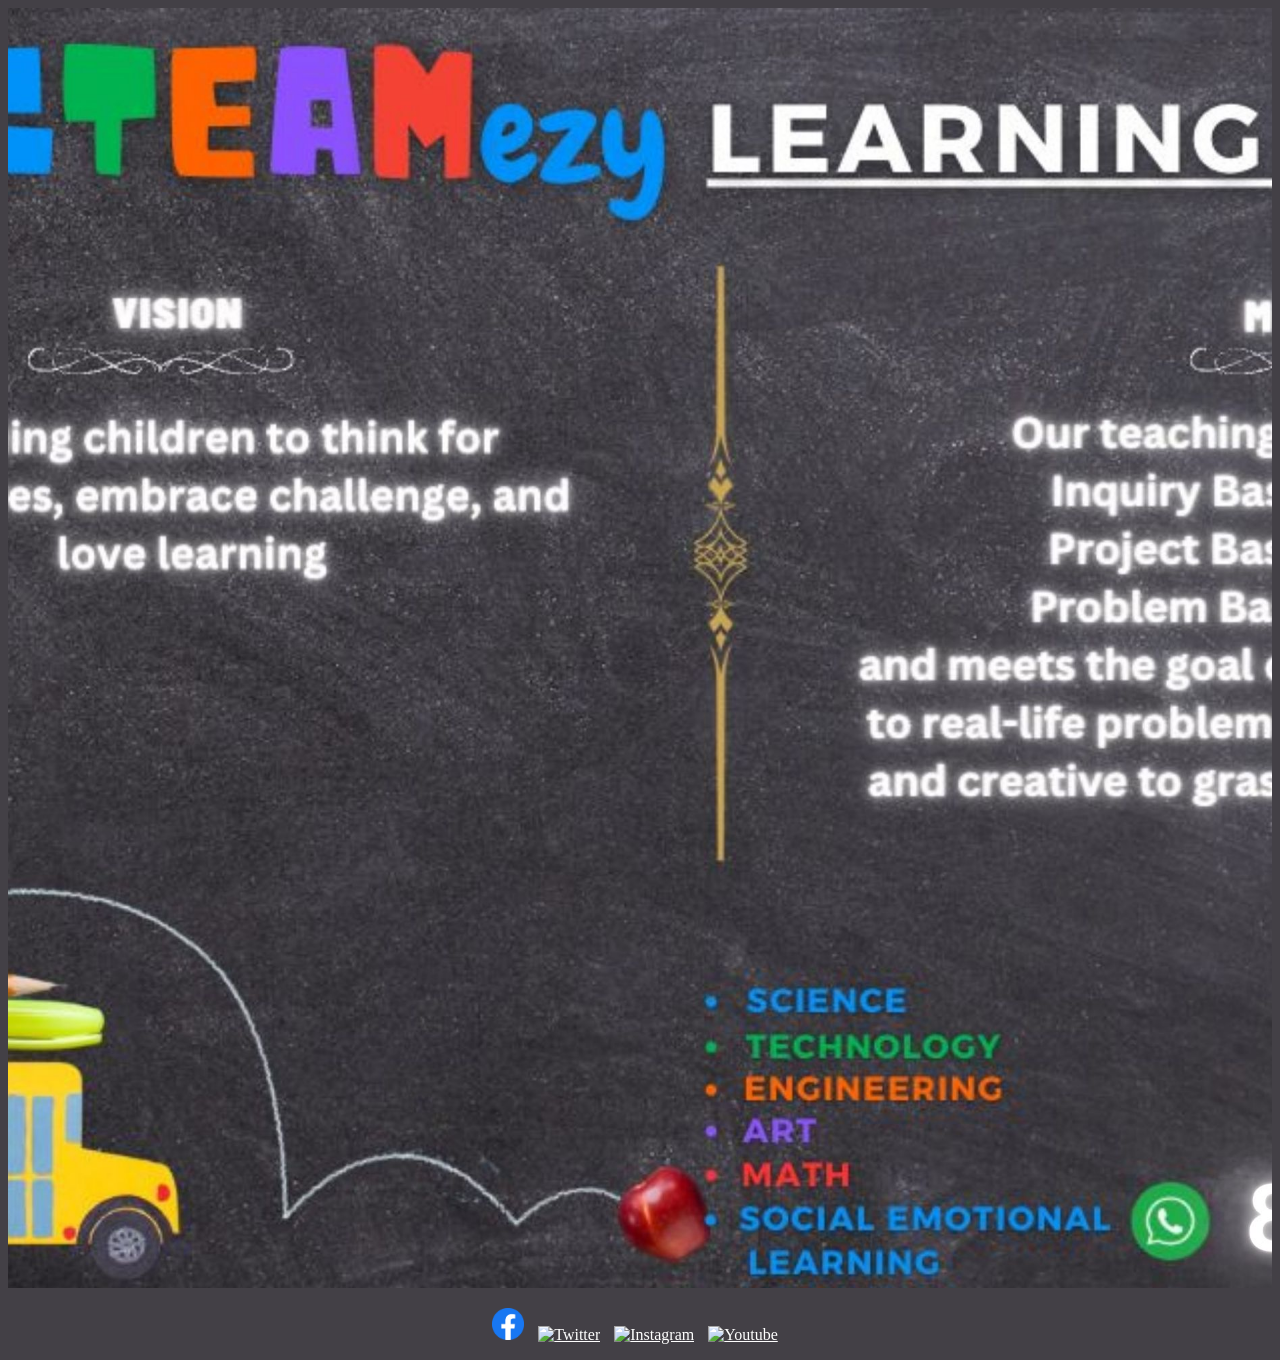
==== index.html @ 5616c08a "Update index.html" ====
<!DOCTYPE html>
<html>
<head>
  <title>Social Media Handles</title>
  <style>
    .social-media-list {
      list-style: none;
      padding: 0;
    }
    .social-media-list li {
      display: inline-block;
      margin-right: 10px;
    }
    .social-media-list li img {
      width: 32px; /* Adjust the width as needed */
      height: 32px; /* Adjust the height as needed */
    }
	a {
      color: white; /* Change the color value to your desired color */
    }
	.responsive-banner {
 		width: 100%;       /* Ensures it spans the full width of its container */
  		height: 1280px;     /* Set a fixed or max-height that looks good to you */
 		object-fit: cover; /* Prevents the image from squishing or stretching */
  		object-position: center; /* Keeps the focal point in the middle */
   }
  </style>
</head>
<body  bgcolor="#434046">
     <center>
	    <div class="banner-wrapper">
           <img src="banner.jpg" alt="Website Banner" class="responsive-banner">
        </div>
	    <ul class="social-media-list">
              <li><a href="https://www.facebook.com/profile.php?id=100094608903255"><img src="fb.png" alt="Facebook"></a></li>
              <li><a href="https://twitter.com/@STEAM_ezy"><img src="https://www.logo.wine/a/logo/Twitter/Twitter-Logo.wine.svg" alt="Twitter"></a></li>
              <li><a href="https://www.instagram.com/steam.ezy"><img src="https://www.logo.wine/a/logo/Instagram/Instagram-Logo.wine.svg" alt="Instagram"></a></li>
              <li><a href="https://www.youtube.com/@STEAMezy"><img src="https://www.logo.wine/a/logo/YouTube/YouTube-Logo.wine.svg" alt="Youtube"></a></li>
                 <!-- Add more social media platforms as needed -->
            </ul>
     </center>
</body>
</html>
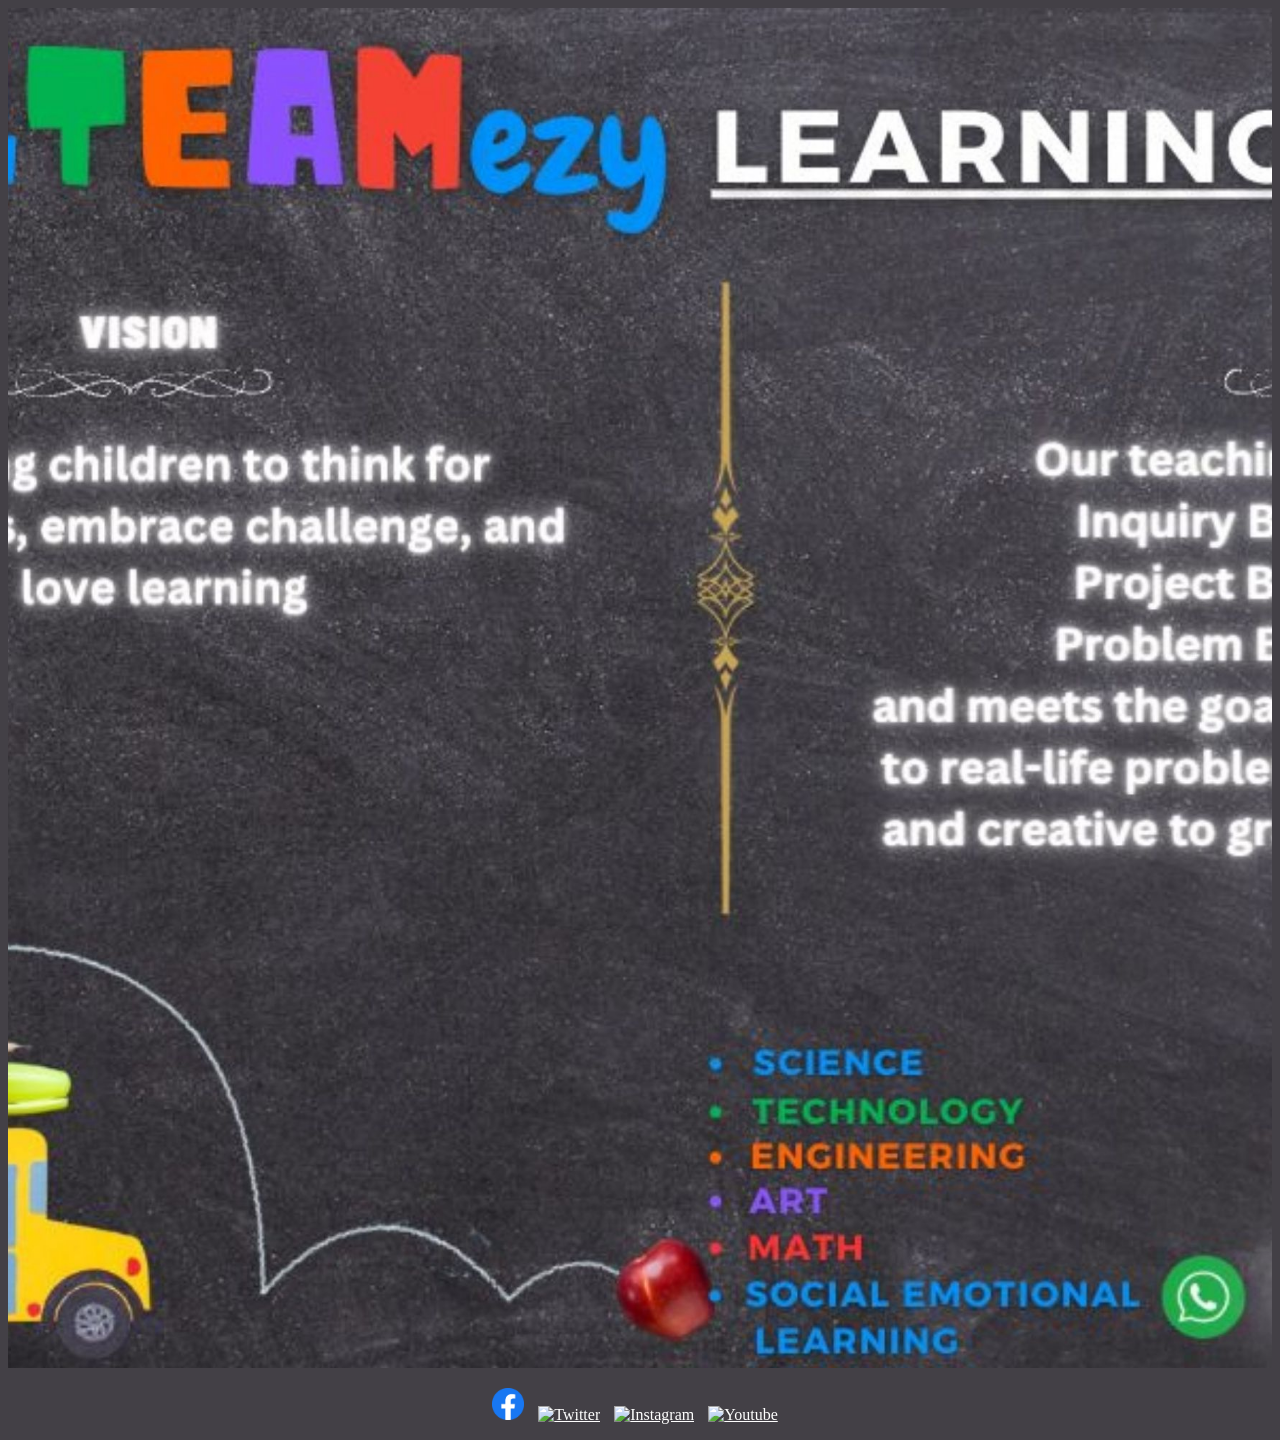
==== commit 020ab228: "Update index.html" ====
--- a/index.html
+++ b/index.html
@@ -20,7 +20,7 @@
     }
 	.responsive-banner {
  		width: 100%;       /* Ensures it spans the full width of its container */
-  		height: 1280px;     /* Set a fixed or max-height that looks good to you */
+  		height: 1360px;     /* Set a fixed or max-height that looks good to you */
  		object-fit: cover; /* Prevents the image from squishing or stretching */
   		object-position: center; /* Keeps the focal point in the middle */
    }
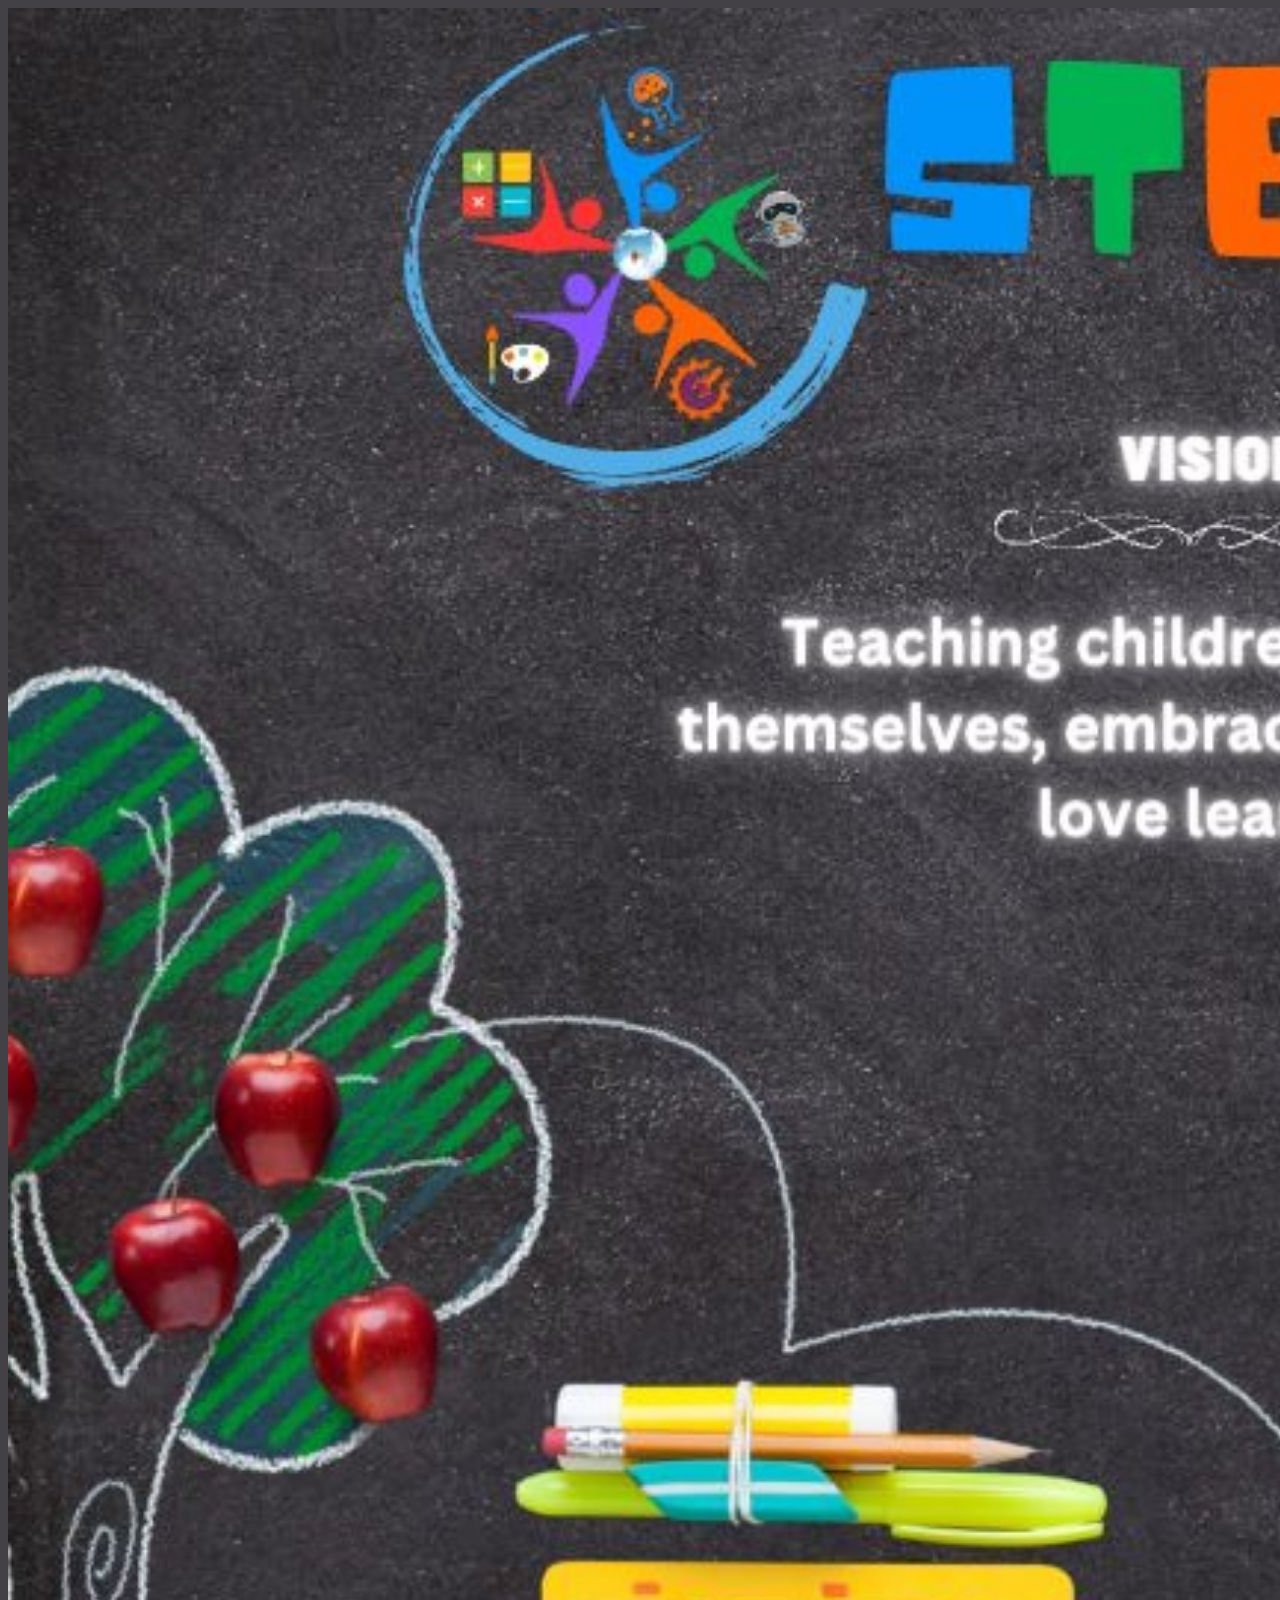
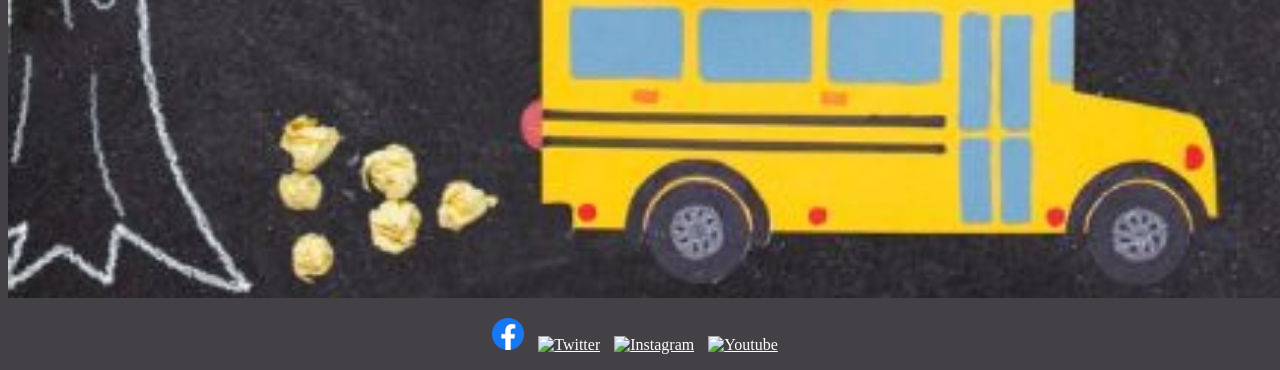
==== commit 3aa5ae0a: "Update index.html" ====
--- a/index.html
+++ b/index.html
@@ -28,9 +28,10 @@
 </head>
 <body  bgcolor="#434046">
      <center>
-	    <div class="banner-wrapper">
+	    <!-- <div class="banner-wrapper">
            <img src="banner.jpg" alt="Website Banner" class="responsive-banner">
-        </div>
+        </div> -->
+		<img src = "banner.jpg" ></img> 
 	    <ul class="social-media-list">
               <li><a href="https://www.facebook.com/profile.php?id=100094608903255"><img src="fb.png" alt="Facebook"></a></li>
               <li><a href="https://twitter.com/@STEAM_ezy"><img src="https://www.logo.wine/a/logo/Twitter/Twitter-Logo.wine.svg" alt="Twitter"></a></li>
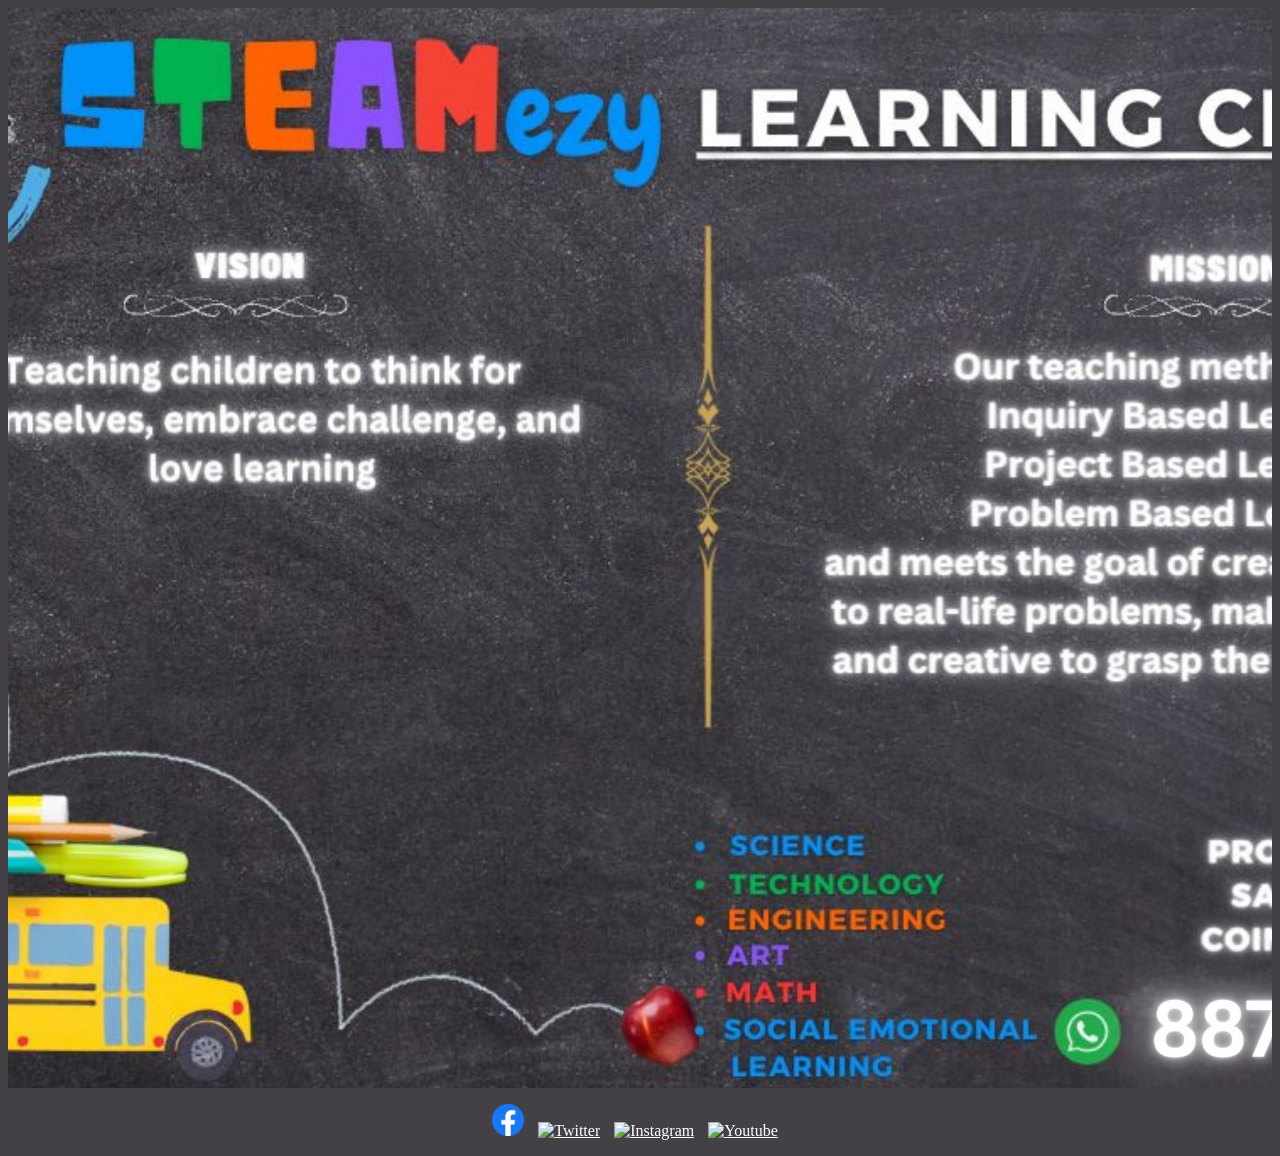
==== commit b1e2065e: "Update index.html" ====
--- a/index.html
+++ b/index.html
@@ -24,6 +24,13 @@
  		object-fit: cover; /* Prevents the image from squishing or stretching */
   		object-position: center; /* Keeps the focal point in the middle */
    }
+   .ratio-banner {
+		  width: 100%;             /* Tells the image to fill the screen width */
+		  aspect-ratio: 16 / 9;    /* Forces the height to automatically be 16:9 based on the width */
+		  object-fit: cover;       /* Crops the image perfectly to fit the box without distorting */
+		  object-position: center; /* Keeps the middle of your image in the spotlight */
+		  display: block;          /* Removes tiny visual gaps under the image */
+	}
   </style>
 </head>
 <body  bgcolor="#434046">
@@ -31,7 +38,8 @@
 	    <!-- <div class="banner-wrapper">
            <img src="banner.jpg" alt="Website Banner" class="responsive-banner">
         </div> -->
-		<img src = "banner.jpg" ></img> 
+		<!-- <img src = "banner.jpg" ></img>  -->
+		<img src="banner.jpg" alt="Website Banner" width="1920" height="1080" class="ratio-banner">
 	    <ul class="social-media-list">
               <li><a href="https://www.facebook.com/profile.php?id=100094608903255"><img src="fb.png" alt="Facebook"></a></li>
               <li><a href="https://twitter.com/@STEAM_ezy"><img src="https://www.logo.wine/a/logo/Twitter/Twitter-Logo.wine.svg" alt="Twitter"></a></li>
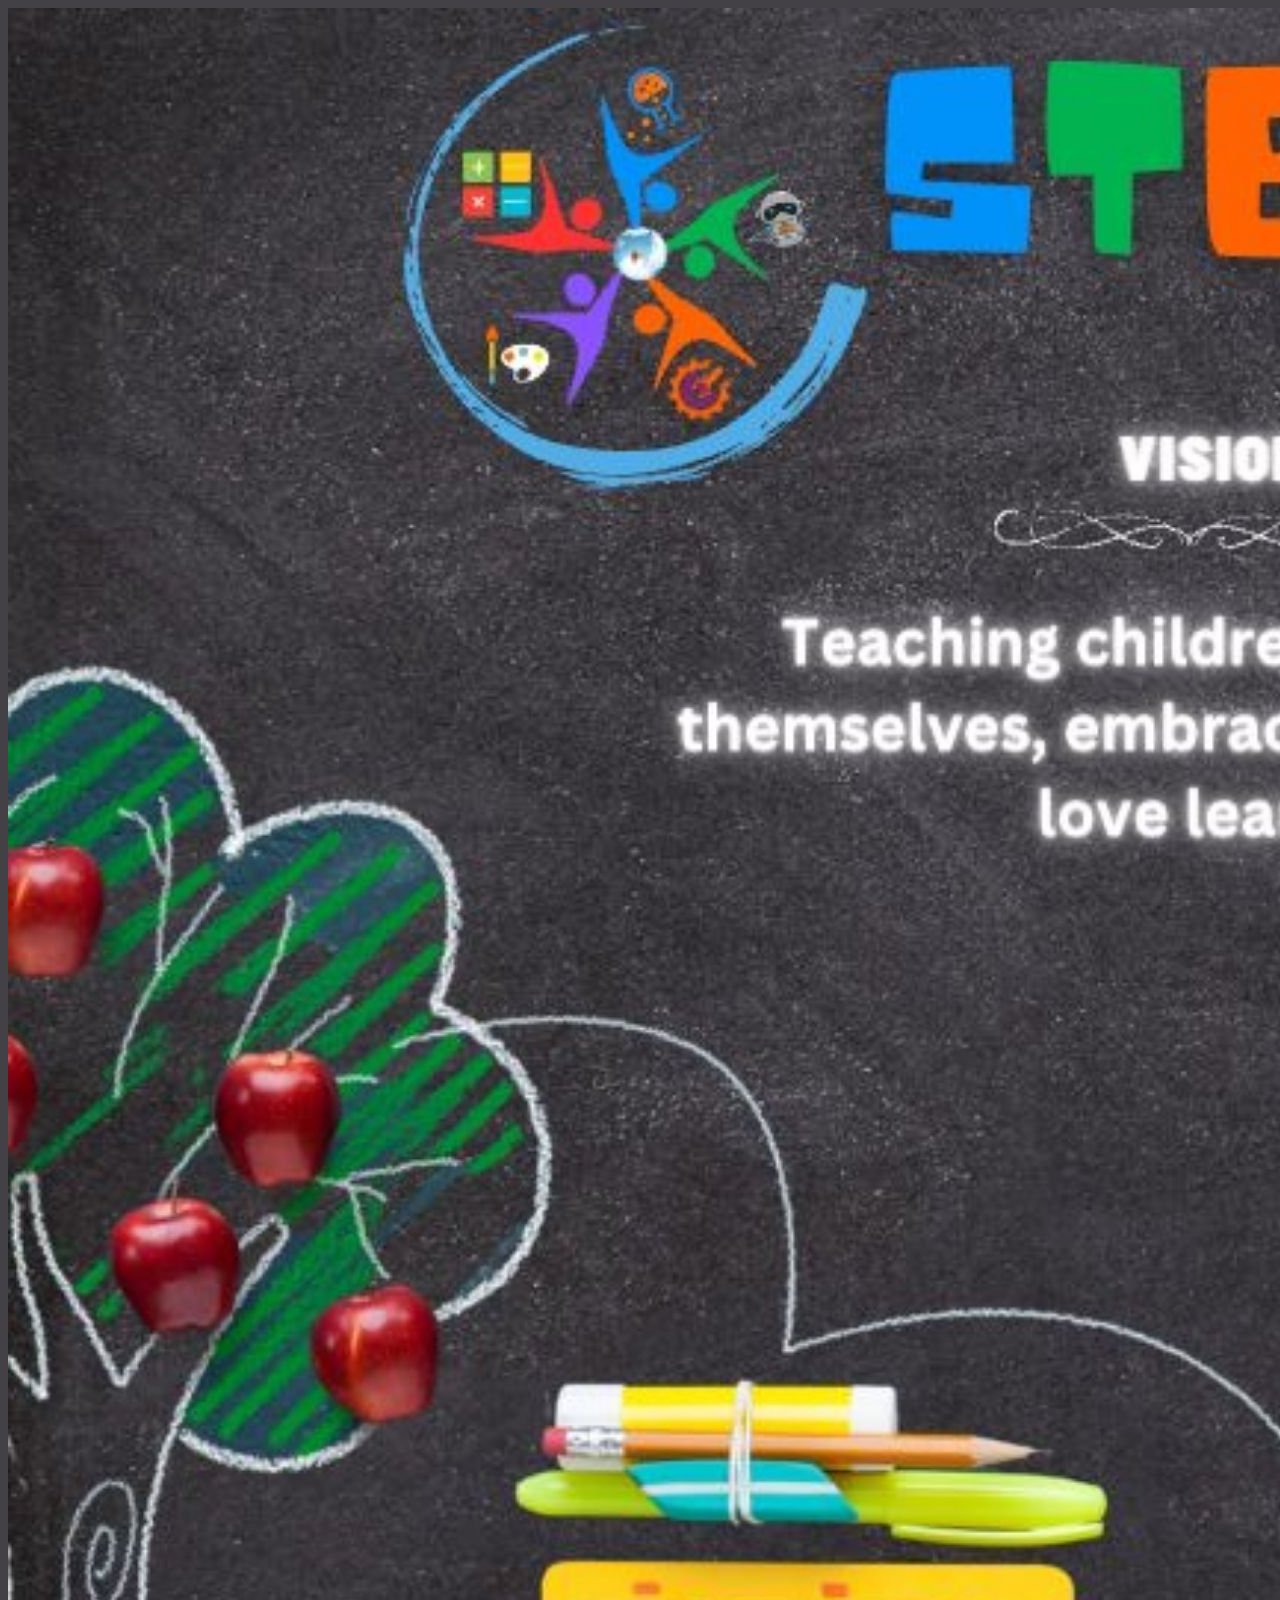
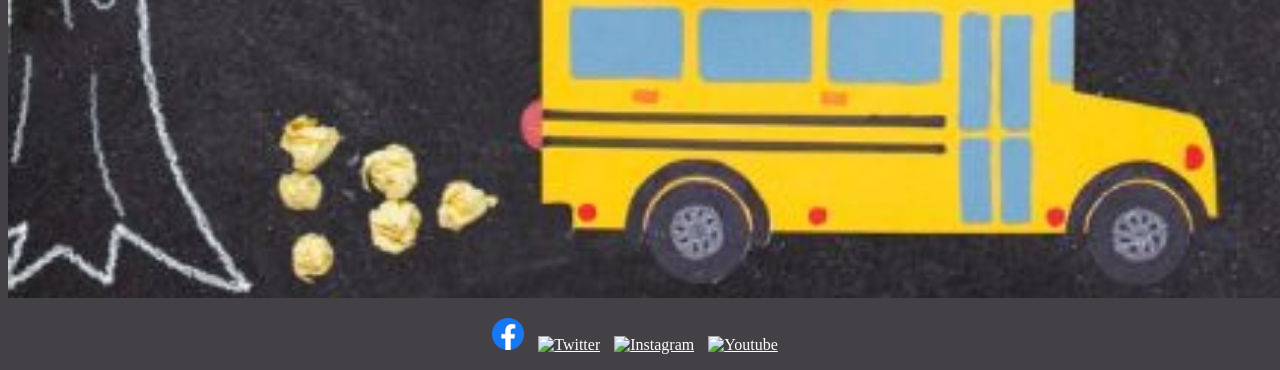
==== commit 45b936b1: "Update index.html" ====
--- a/index.html
+++ b/index.html
@@ -38,8 +38,8 @@
 	    <!-- <div class="banner-wrapper">
            <img src="banner.jpg" alt="Website Banner" class="responsive-banner">
         </div> -->
-		<!-- <img src = "banner.jpg" ></img>  -->
-		<img src="banner.jpg" alt="Website Banner" width="1920" height="1080" class="ratio-banner">
+		<img src = "banner.jpg" ></img> 
+		<!-- <img src="banner.jpg" alt="Website Banner" width="1920" height="1080" class="ratio-banner"> -->
 	    <ul class="social-media-list">
               <li><a href="https://www.facebook.com/profile.php?id=100094608903255"><img src="fb.png" alt="Facebook"></a></li>
               <li><a href="https://twitter.com/@STEAM_ezy"><img src="https://www.logo.wine/a/logo/Twitter/Twitter-Logo.wine.svg" alt="Twitter"></a></li>
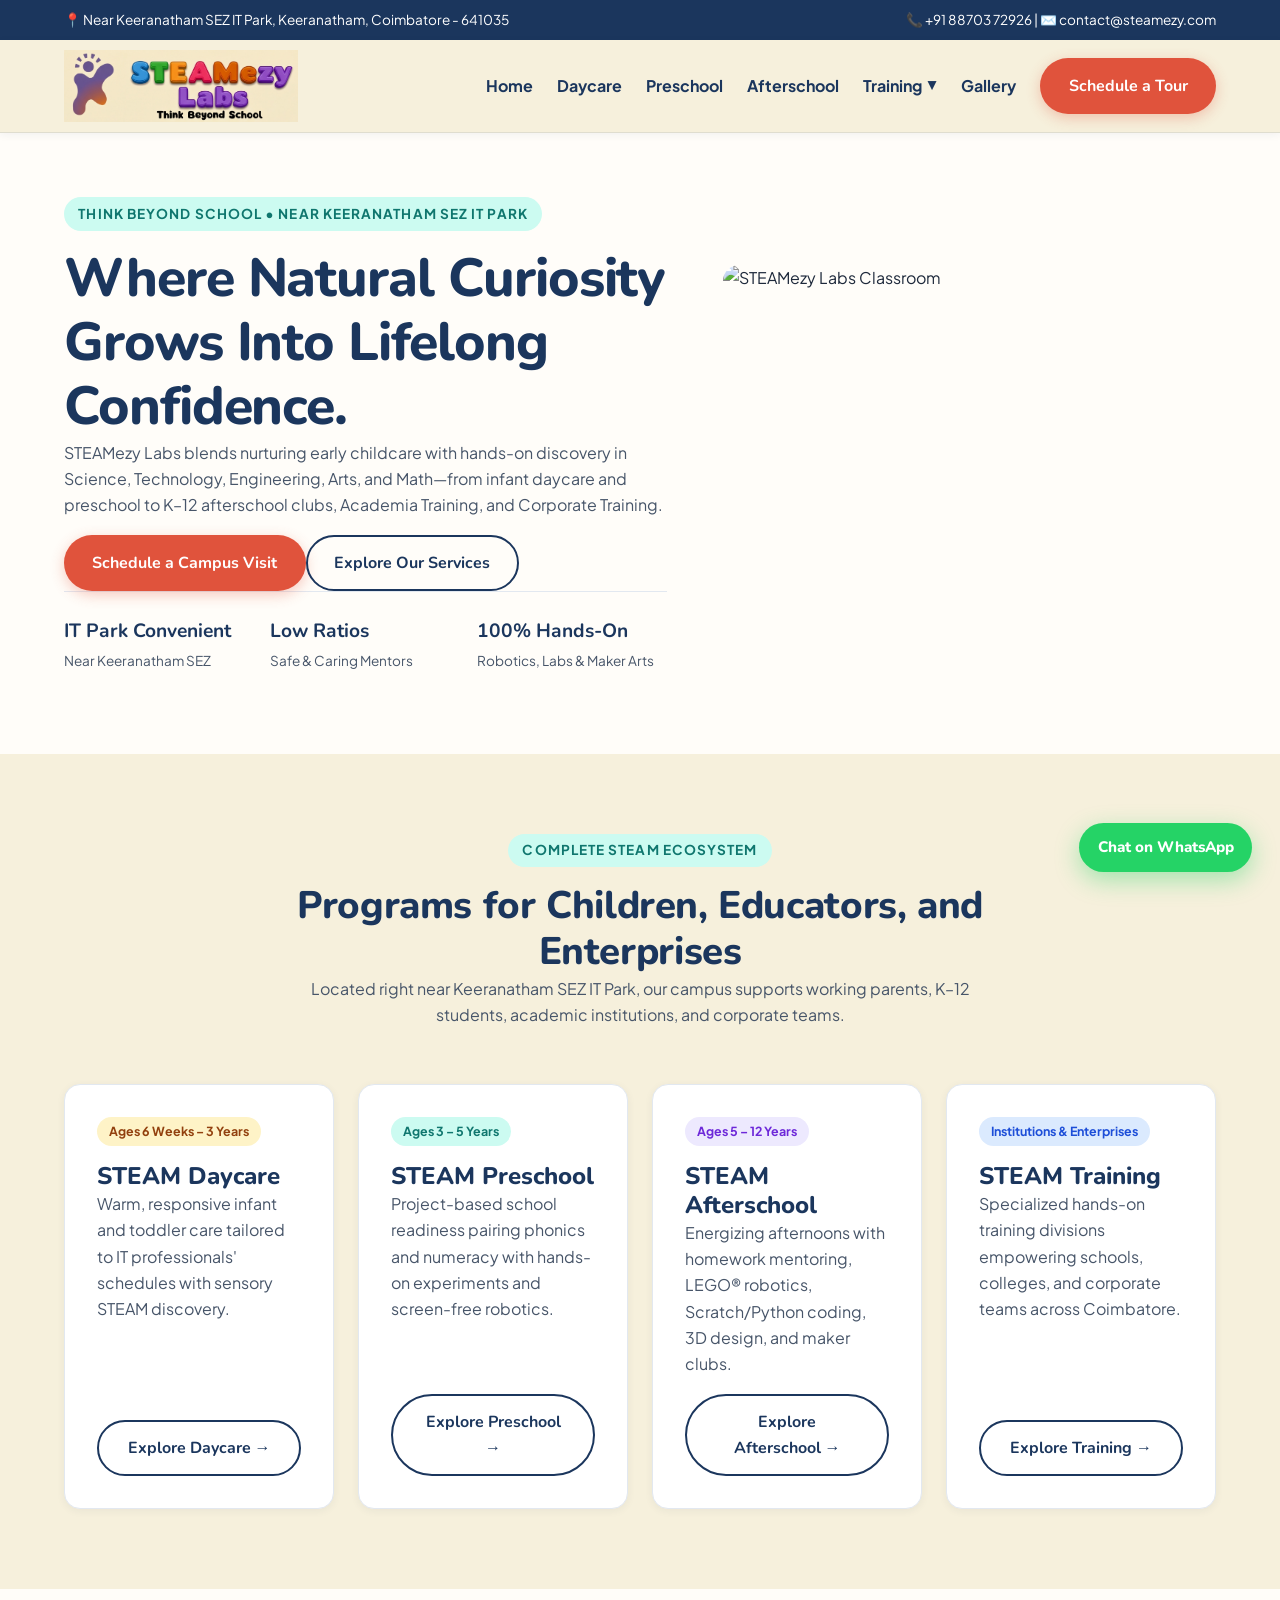
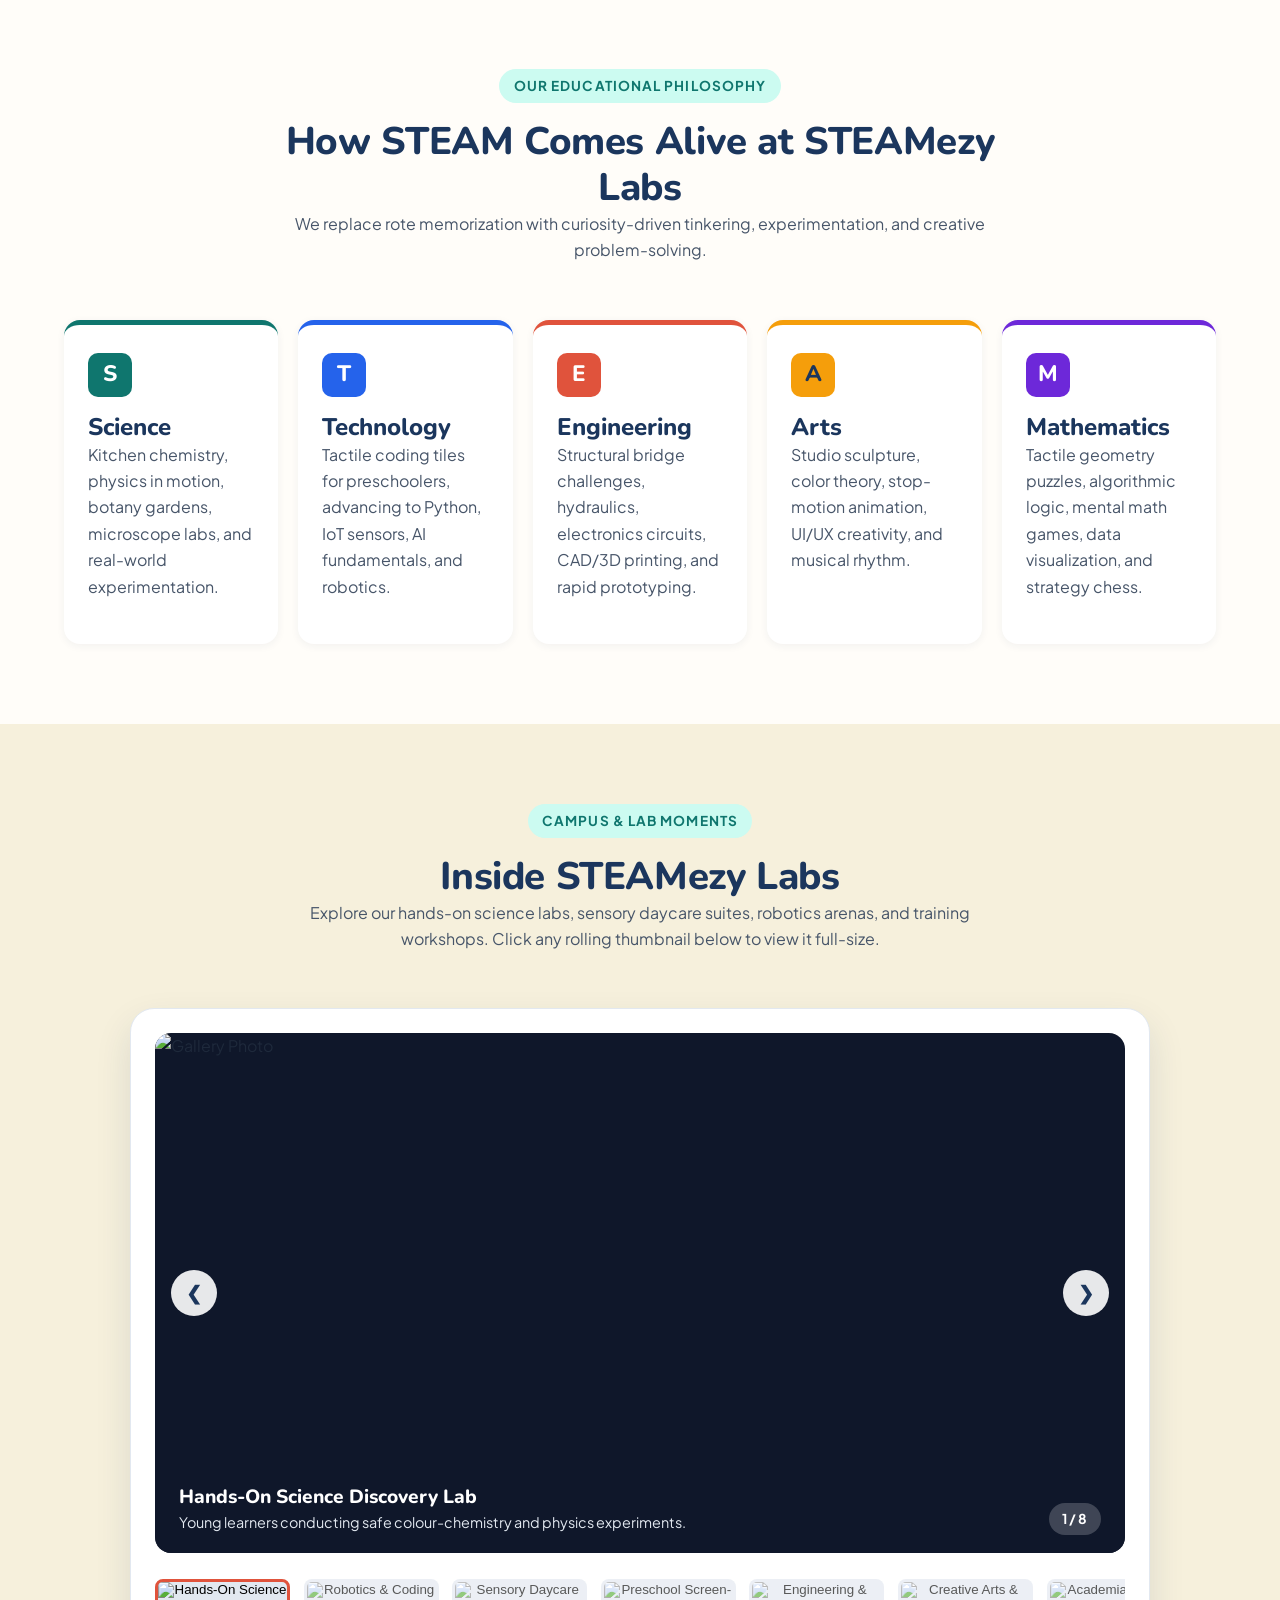
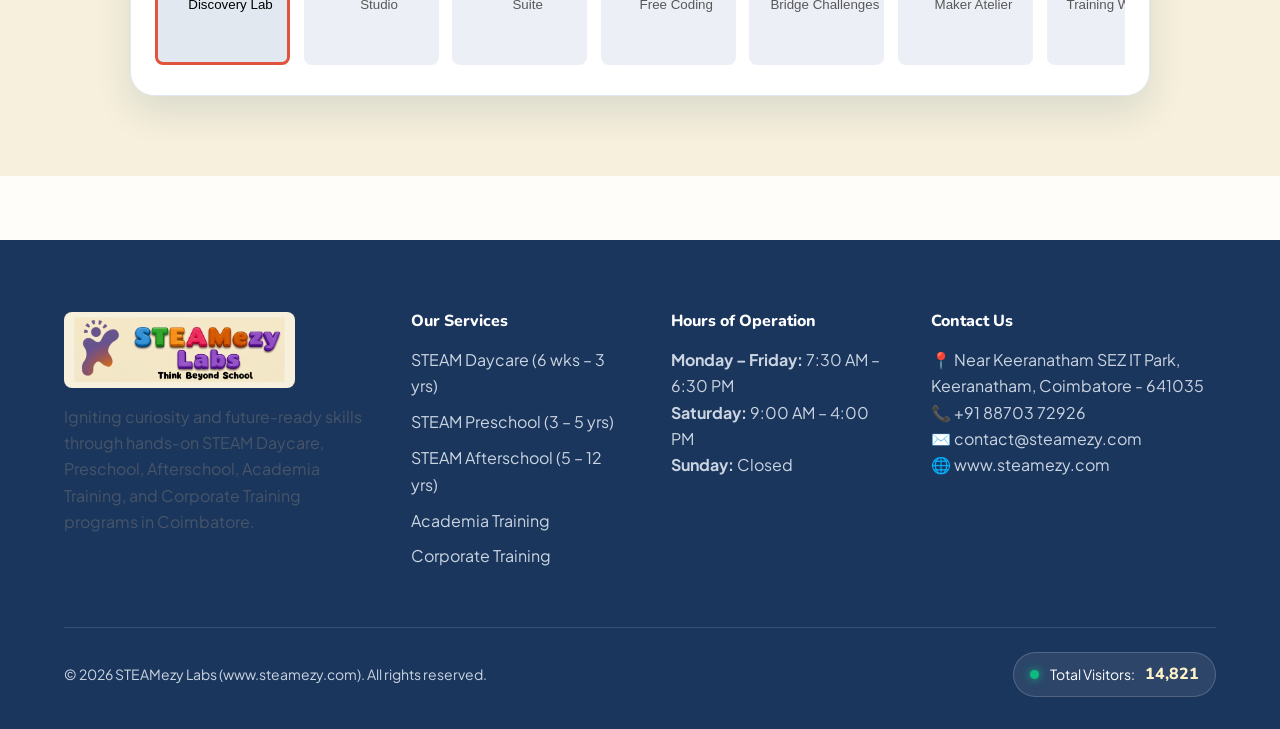
==== commit 74718ae8: "Add files via upload" ====
--- a/index.html
+++ b/index.html
@@ -1,52 +1,141 @@
-<!DOCTYPE html>
-<html>
-<head>
-  <title>Social Media Handles</title>
-  <style>
-    .social-media-list {
-      list-style: none;
-      padding: 0;
-    }
-    .social-media-list li {
-      display: inline-block;
-      margin-right: 10px;
-    }
-    .social-media-list li img {
-      width: 32px; /* Adjust the width as needed */
-      height: 32px; /* Adjust the height as needed */
-    }
-	a {
-      color: white; /* Change the color value to your desired color */
-    }
-	.responsive-banner {
- 		width: 100%;       /* Ensures it spans the full width of its container */
-  		height: 1360px;     /* Set a fixed or max-height that looks good to you */
- 		object-fit: cover; /* Prevents the image from squishing or stretching */
-  		object-position: center; /* Keeps the focal point in the middle */
-   }
-   .ratio-banner {
-		  width: 100%;             /* Tells the image to fill the screen width */
-		  aspect-ratio: 16 / 9;    /* Forces the height to automatically be 16:9 based on the width */
-		  object-fit: cover;       /* Crops the image perfectly to fit the box without distorting */
-		  object-position: center; /* Keeps the middle of your image in the spotlight */
-		  display: block;          /* Removes tiny visual gaps under the image */
-	}
-  </style>
-</head>
-<body  bgcolor="#434046">
-     <center>
-	    <!-- <div class="banner-wrapper">
-           <img src="banner.jpg" alt="Website Banner" class="responsive-banner">
-        </div> -->
-		<img src = "banner.jpg" ></img> 
-		<!-- <img src="banner.jpg" alt="Website Banner" width="1920" height="1080" class="ratio-banner"> -->
-	    <ul class="social-media-list">
-              <li><a href="https://www.facebook.com/profile.php?id=100094608903255"><img src="fb.png" alt="Facebook"></a></li>
-              <li><a href="https://twitter.com/@STEAM_ezy"><img src="https://www.logo.wine/a/logo/Twitter/Twitter-Logo.wine.svg" alt="Twitter"></a></li>
-              <li><a href="https://www.instagram.com/steam.ezy"><img src="https://www.logo.wine/a/logo/Instagram/Instagram-Logo.wine.svg" alt="Instagram"></a></li>
-              <li><a href="https://www.youtube.com/@STEAMezy"><img src="https://www.logo.wine/a/logo/YouTube/YouTube-Logo.wine.svg" alt="Youtube"></a></li>
-                 <!-- Add more social media platforms as needed -->
-            </ul>
-     </center>
-</body>
-</html>
+<!DOCTYPE html><html lang="en"><head><meta charset="UTF-8"><title>STEAMezy Labs | Think Beyond School • Daycare, Preschool, Afterschool & Training</title><meta name="description" content="STEAMezy Labs near Keeranatham SEZ IT Park, Coimbatore offers STEAM Daycare, Preschool, Afterschool enrichment, Academia Training, and Corporate Training."><link rel="stylesheet" href="assets/css/styles.css"></head><body>
+  <div class="top-bar">
+    <div class="container top-bar-inner">
+      <span>📍 Near Keeranatham SEZ IT Park, Keeranatham, Coimbatore - 641035</span>
+      <div><span>📞 +91 88703 72926</span> | <span>✉️ contact@steamezy.com</span></div>
+    </div>
+  </div>
+  <header class="site-header">
+    <div class="container nav-container">
+      <a href="index.html" class="logo"><img src="assets/images/logo.jpg" alt="STEAMezy Labs" class="logo-img"></a>
+      <button class="mobile-nav-toggle" aria-label="Toggle Menu">☰</button>
+      <nav id="primary-navigation" class="nav-menu">
+        <a href="index.html" class="nav-link">Home</a>
+        <a href="daycare.html" class="nav-link">Daycare</a>
+        <a href="preschool.html" class="nav-link">Preschool</a>
+        <a href="afterschool.html" class="nav-link">Afterschool</a>
+        <div class="nav-dropdown">
+          <a href="training.html" class="nav-link">Training <span class="dropdown-caret">▼</span></a>
+          <ul class="dropdown-menu">
+            <li><a href="training.html#academia-training" class="dropdown-item">Academia Training<small>Schools & Colleges</small></a></li>
+            <li><a href="training.html#corporate-training" class="dropdown-item">Corporate Training<small>Tech & Innovation</small></a></li>
+          </ul>
+        </div>
+        <a href="index.html#gallery" class="nav-link">Gallery</a>
+        <a href="contact.html" class="btn btn-primary">Schedule a Tour</a>
+      </nav>
+    </div>
+  </header>
+
+    <main id="main-content">
+      <section class="hero"><div class="container hero-grid">
+        <div class="hero-content">
+          <span class="eyebrow">Think Beyond School • Near Keeranatham SEZ IT Park</span>
+          <h1>Where Natural Curiosity Grows Into Lifelong Confidence.</h1>
+          <p class="hero-lead">STEAMezy Labs blends nurturing early childcare with hands-on discovery in Science, Technology, Engineering, Arts, and Math—from infant daycare and preschool to K–12 afterschool clubs, Academia Training, and Corporate Training.</p>
+          <div class="hero-actions"><a href="contact.html" class="btn btn-primary">Schedule a Campus Visit</a><a href="#programs" class="btn btn-secondary">Explore Our Services</a></div>
+          <div class="trust-badges">
+            <div class="trust-item"><strong>IT Park Convenient</strong><span>Near Keeranatham SEZ</span></div>
+            <div class="trust-item"><strong>Low Ratios</strong><span>Safe & Caring Mentors</span></div>
+            <div class="trust-item"><strong>100% Hands-On</strong><span>Robotics, Labs & Maker Arts</span></div>
+          </div>
+        </div>
+        <div class="img-placeholder"><img src="assets/gallery/photo1.jpg" alt="STEAMezy Labs Classroom" style="border-radius:16px; width:100%; height:340px; object-fit:cover;"></div>
+      </div></section>
+      <section id="programs" class="section section-sand"><div class="container">
+        <div class="section-header"><span class="eyebrow">Complete STEAM Ecosystem</span><h2>Programs for Children, Educators, and Enterprises</h2><p>Located right near Keeranatham SEZ IT Park, our campus supports working parents, K–12 students, academic institutions, and corporate teams.</p></div>
+        <div class="grid-4">
+          <article class="card"><span class="card-badge badge-daycare">Ages 6 Weeks – 3 Years</span><h3>STEAM Daycare</h3><p>Warm, responsive infant and toddler care tailored to IT professionals' schedules with sensory STEAM discovery.</p><a href="daycare.html" class="btn btn-secondary" style="margin-top:auto;">Explore Daycare →</a></article>
+          <article class="card"><span class="card-badge badge-preschool">Ages 3 – 5 Years</span><h3>STEAM Preschool</h3><p>Project-based school readiness pairing phonics and numeracy with hands-on experiments and screen-free robotics.</p><a href="preschool.html" class="btn btn-secondary" style="margin-top:auto;">Explore Preschool →</a></article>
+          <article class="card"><span class="card-badge badge-afterschool">Ages 5 – 12 Years</span><h3>STEAM Afterschool</h3><p>Energizing afternoons with homework mentoring, LEGO® robotics, Scratch/Python coding, 3D design, and maker clubs.</p><a href="afterschool.html" class="btn btn-secondary" style="margin-top:auto;">Explore Afterschool →</a></article>
+          <article class="card"><span class="card-badge badge-training">Institutions & Enterprises</span><h3>STEAM Training</h3><p>Specialized hands-on training divisions empowering schools, colleges, and corporate teams across Coimbatore.</p><a href="training.html" class="btn btn-secondary" style="margin-top:auto;">Explore Training →</a></article>
+        </div>
+      </div></section>
+      <section class="section"><div class="container">
+        <div class="section-header"><span class="eyebrow">Our Educational Philosophy</span><h2>How STEAM Comes Alive at STEAMezy Labs</h2><p>We replace rote memorization with curiosity-driven tinkering, experimentation, and creative problem-solving.</p></div>
+        <div class="steam-pillars">
+          <div class="pillar-card pillar-s"><span class="pillar-letter">S</span><h3>Science</h3><p>Kitchen chemistry, physics in motion, botany gardens, microscope labs, and real-world experimentation.</p></div>
+          <div class="pillar-card pillar-t"><span class="pillar-letter">T</span><h3>Technology</h3><p>Tactile coding tiles for preschoolers, advancing to Python, IoT sensors, AI fundamentals, and robotics.</p></div>
+          <div class="pillar-card pillar-e"><span class="pillar-letter">E</span><h3>Engineering</h3><p>Structural bridge challenges, hydraulics, electronics circuits, CAD/3D printing, and rapid prototyping.</p></div>
+          <div class="pillar-card pillar-a"><span class="pillar-letter">A</span><h3>Arts</h3><p>Studio sculpture, color theory, stop-motion animation, UI/UX creativity, and musical rhythm.</p></div>
+          <div class="pillar-card pillar-m"><span class="pillar-letter">M</span><h3>Mathematics</h3><p>Tactile geometry puzzles, algorithmic logic, mental math games, data visualization, and strategy chess.</p></div>
+        </div>
+      </div></section>
+      
+    <section id="gallery" class="section section-sand">
+      <div class="container">
+        <div class="section-header">
+          <span class="eyebrow">Campus & Lab Moments</span>
+          <h2>Inside STEAMezy Labs</h2>
+          <p>Explore our hands-on science labs, sensory daycare suites, robotics arenas, and training workshops. Click any rolling thumbnail below to view it full-size.</p>
+        </div>
+        <div class="gallery-wrapper">
+          <div class="gallery-main-stage">
+            <button type="button" id="gallery-prev" class="gallery-nav-btn gallery-prev">&#10094;</button>
+            <img id="gallery-main-img" src="assets/gallery/photo1.jpg" alt="Gallery Photo" class="gallery-main-img">
+            <button type="button" id="gallery-next" class="gallery-nav-btn gallery-next">&#10095;</button>
+            <div class="gallery-caption-bar">
+              <div>
+                <h3 id="gallery-main-title">Hands-On Science Discovery Lab</h3>
+                <p id="gallery-main-desc">Young learners conducting safe colour-chemistry and physics experiments.</p>
+              </div>
+              <span id="gallery-counter" class="gallery-counter">1 / 8</span>
+            </div>
+          </div>
+          <div class="gallery-roller-container">
+            <div id="gallery-roller-track" class="gallery-roller-track"></div>
+          </div>
+        </div>
+      </div>
+    </section>
+
+    </main>
+  <footer class="site-footer">
+    <div class="container">
+      <div class="footer-grid">
+        <div>
+          <a href="index.html"><img src="assets/images/logo.jpg" alt="STEAMezy Labs" class="footer-logo-img"></a>
+          <p>Igniting curiosity and future-ready skills through hands-on STEAM Daycare, Preschool, Afterschool, Academia Training, and Corporate Training programs in Coimbatore.</p>
+        </div>
+        <div>
+          <h4>Our Services</h4>
+          <ul class="footer-links">
+            <li><a href="daycare.html">STEAM Daycare (6 wks – 3 yrs)</a></li>
+            <li><a href="preschool.html">STEAM Preschool (3 – 5 yrs)</a></li>
+            <li><a href="afterschool.html">STEAM Afterschool (5 – 12 yrs)</a></li>
+            <li><a href="training.html#academia-training">Academia Training</a></li>
+            <li><a href="training.html#corporate-training">Corporate Training</a></li>
+          </ul>
+        </div>
+        <div>
+          <h4>Hours of Operation</h4>
+          <ul>
+            <li><strong>Monday – Friday:</strong> 7:30 AM – 6:30 PM</li>
+            <li><strong>Saturday:</strong> 9:00 AM – 4:00 PM</li>
+            <li><strong>Sunday:</strong> Closed</li>
+          </ul>
+        </div>
+        <div>
+          <h4>Contact Us</h4>
+          <ul>
+            <li>📍 Near Keeranatham SEZ IT Park, Keeranatham, Coimbatore - 641035</li>
+            <li>📞 +91 88703 72926</li>
+            <li>✉️ contact@steamezy.com</li>
+            <li>🌐 www.steamezy.com</li>
+          </ul>
+        </div>
+      </div>
+      <div class="footer-bottom">
+        <span>&copy; 2026 STEAMezy Labs (www.steamezy.com). All rights reserved.</span>
+        <div class="visitor-counter-box" aria-live="polite">
+          <span class="visitor-dot" aria-hidden="true"></span>
+          <span>Total Visitors:</span>
+          <span id="visitor-count" class="visitor-digits">14,821</span>
+        </div>
+      </div>
+    </div>
+  </footer>
+  <a href="https://wa.me/918870372926" id="whatsapp-float-btn" class="whatsapp-float" target="_blank" rel="noopener noreferrer">Chat on WhatsApp</a>
+  <script src="assets/js/main.js"></script>
+</body>
+</html>
--- a/assets/css/styles.css
+++ b/assets/css/styles.css
@@ -0,0 +1,178 @@
+@import url('https://fonts.googleapis.com/css2?family=Nunito:wght@600;700;800&family=Plus+Jakarta+Sans:wght@400;500;600;700&display=swap');
+
+:root {
+  --bg-cream: #FFFDF9;
+  --bg-sand: #F6F0DC;
+  --bg-white: #FFFFFF;
+  --primary-navy: #1B365D;
+  --primary-teal: #0F766E;
+  --primary-teal-light: #CCFBF1;
+  --accent-coral: #E0533C;
+  --accent-coral-hover: #C8412B;
+  --accent-amber: #F59E0B;
+  --accent-amber-light: #FEF3C7;
+  --accent-purple: #6D28D9;
+  --accent-purple-light: #EDE9FE;
+  --accent-blue: #1D4ED8;
+  --accent-blue-light: #DBEAFE;
+  --text-dark: #1E293B;
+  --text-muted: #475569;
+  --border-light: #E2E8F0;
+  --font-heading: 'Nunito', sans-serif;
+  --font-body: 'Plus Jakarta Sans', sans-serif;
+  --container-max: 1200px;
+  --radius-sm: 8px;
+  --radius-md: 16px;
+  --radius-lg: 24px;
+  --radius-pill: 9999px;
+  --shadow-sm: 0 2px 8px rgba(27, 54, 93, 0.06);
+  --shadow-md: 0 8px 24px rgba(27, 54, 93, 0.09);
+  --shadow-lg: 0 16px 36px rgba(27, 54, 93, 0.12);
+  --transition: 0.25s cubic-bezier(0.4, 0, 0.2, 1);
+}
+
+*, *::before, *::after { box-sizing: border-box; margin: 0; padding: 0; }
+html { scroll-behavior: smooth; font-size: 16px; scroll-padding-top: 100px; }
+body { font-family: var(--font-body); color: var(--text-dark); background-color: var(--bg-cream); line-height: 1.65; }
+img, svg { max-width: 100%; display: block; }
+a { color: var(--primary-navy); text-decoration: none; transition: color var(--transition); }
+ul { list-style: none; }
+:focus-visible { outline: 3px solid var(--accent-amber); outline-offset: 3px; }
+
+.skip-link { position: absolute; top: -100px; left: 1rem; background: var(--primary-navy); color: var(--bg-white); padding: 0.75rem 1.25rem; border-radius: var(--radius-sm); z-index: 9999; font-weight: 600; }
+.skip-link:focus { top: 1rem; }
+
+h1, h2, h3, h4 { font-family: var(--font-heading); color: var(--primary-navy); line-height: 1.2; font-weight: 800; }
+h1 { font-size: clamp(2.15rem, 4.2vw, 3.35rem); letter-spacing: -0.02em; }
+h2 { font-size: clamp(1.7rem, 3.2vw, 2.4rem); letter-spacing: -0.01em; }
+h3 { font-size: clamp(1.25rem, 2vw, 1.5rem); }
+p { margin-bottom: 1rem; color: var(--text-muted); }
+
+.container { width: 100%; max-width: var(--container-max); margin: 0 auto; padding: 0 1.5rem; }
+.section { padding: 5rem 0; }
+.section-sand { background-color: var(--bg-sand); }
+.section-header { text-align: center; max-width: 720px; margin: 0 auto 3.5rem; }
+.eyebrow { display: inline-block; font-size: 0.85rem; font-weight: 700; text-transform: uppercase; letter-spacing: 0.08em; color: var(--primary-teal); background: var(--primary-teal-light); padding: 0.35rem 0.9rem; border-radius: var(--radius-pill); margin-bottom: 1rem; }
+
+.btn { display: inline-flex; align-items: center; justify-content: center; gap: 0.5rem; font-family: var(--font-heading); font-weight: 700; font-size: 1rem; padding: 0.8rem 1.65rem; border-radius: var(--radius-pill); border: 2px solid transparent; cursor: pointer; transition: all var(--transition); text-align: center; }
+.btn-primary { background-color: var(--accent-coral); color: var(--bg-white); box-shadow: 0 4px 14px rgba(224, 83, 60, 0.3); }
+.btn-primary:hover { background-color: var(--accent-coral-hover); transform: translateY(-2px); }
+.btn-secondary { background-color: transparent; color: var(--primary-navy); border-color: var(--primary-navy); }
+.btn-secondary:hover { background-color: var(--primary-navy); color: var(--bg-white); }
+
+.top-bar { background-color: var(--primary-navy); color: var(--bg-white); font-size: 0.85rem; padding: 0.55rem 0; }
+.top-bar-inner { display: flex; justify-content: space-between; align-items: center; flex-wrap: wrap; gap: 0.75rem; }
+.top-bar a { color: var(--accent-amber-light); font-weight: 600; }
+
+.site-header { position: sticky; top: 0; z-index: 1000; background-color: #F6F0DC; border-bottom: 1px solid rgba(27, 54, 93, 0.1); box-shadow: var(--shadow-sm); }
+.nav-container { display: flex; align-items: center; justify-content: space-between; height: 92px; }
+.logo-img { height: 72px; width: auto; max-width: 260px; object-fit: contain; }
+.footer-logo-img { height: 76px; width: auto; max-width: 260px; object-fit: contain; background-color: #F6F0DC; padding: 0.35rem 0.65rem; margin-bottom: 1rem; border-radius: var(--radius-sm); }
+
+.nav-menu { display: flex; align-items: center; gap: 1.5rem; }
+.nav-link { font-weight: 700; color: var(--primary-navy); padding: 0.5rem 0; position: relative; display: inline-flex; align-items: center; gap: 0.35rem; }
+.nav-link:hover, .nav-link[aria-current="page"] { color: var(--accent-coral); }
+
+.nav-dropdown { position: relative; }
+.dropdown-caret { font-size: 0.75rem; transition: transform var(--transition); }
+.nav-dropdown:hover .dropdown-caret { transform: rotate(180deg); }
+.dropdown-menu { position: absolute; top: calc(100% + 4px); left: 0; min-width: 235px; background: var(--bg-white); border: 1px solid var(--border-light); border-radius: var(--radius-md); box-shadow: var(--shadow-md); padding: 0.5rem; opacity: 0; visibility: hidden; transition: all var(--transition); z-index: 1100; }
+.nav-dropdown:hover .dropdown-menu { opacity: 1; visibility: visible; }
+.dropdown-item { display: block; padding: 0.65rem 1rem; border-radius: var(--radius-sm); font-weight: 600; font-size: 0.95rem; color: var(--text-dark); }
+.dropdown-item:hover { background-color: var(--primary-teal-light); color: var(--primary-teal); }
+.dropdown-item small { display: block; font-size: 0.78rem; font-weight: 500; color: var(--text-muted); }
+
+.mobile-nav-toggle { display: none; background: none; border: 2px solid var(--primary-navy); border-radius: var(--radius-sm); padding: 0.5rem; cursor: pointer; color: var(--primary-navy); }
+
+.hero { padding: 4rem 0 5rem; }
+.hero-grid { display: grid; grid-template-columns: 1.1fr 0.9fr; gap: 3.5rem; align-items: center; }
+.trust-badges { display: grid; grid-template-columns: repeat(3, 1fr); gap: 1rem; padding-top: 1.5rem; border-top: 1px solid var(--border-light); }
+.trust-item strong { display: block; font-family: var(--font-heading); font-size: 1.2rem; color: var(--primary-navy); }
+.trust-item span { font-size: 0.85rem; color: var(--text-muted); }
+
+/* Gallery */
+.gallery-wrapper { max-width: 1020px; margin: 0 auto; background: var(--bg-white); border-radius: var(--radius-lg); padding: 1.5rem; box-shadow: var(--shadow-lg); border: 1px solid var(--border-light); }
+.gallery-main-stage { position: relative; width: 100%; height: clamp(300px, 52vw, 520px); border-radius: var(--radius-md); overflow: hidden; background-color: #0F172A; margin-bottom: 1.25rem; }
+.gallery-main-img { width: 100%; height: 100%; object-fit: cover; transition: opacity 0.35s ease; }
+.gallery-caption-bar { position: absolute; bottom: 0; left: 0; right: 0; background: linear-gradient(to top, rgba(15, 23, 42, 0.9), rgba(15, 23, 42, 0)); color: var(--bg-white); padding: 2rem 1.5rem 1.15rem; display: flex; justify-content: space-between; align-items: flex-end; }
+.gallery-caption-bar h3 { color: var(--bg-white); font-size: 1.2rem; margin-bottom: 0.15rem; }
+.gallery-caption-bar p { color: #E2E8F0; font-size: 0.9rem; margin: 0; }
+.gallery-counter { background: rgba(255, 255, 255, 0.2); padding: 0.3rem 0.85rem; border-radius: var(--radius-pill); font-weight: 700; font-size: 0.85rem; }
+.gallery-nav-btn { position: absolute; top: 50%; transform: translateY(-50%); width: 46px; height: 46px; border-radius: 50%; background: rgba(255, 255, 255, 0.9); color: var(--primary-navy); border: none; cursor: pointer; display: grid; place-items: center; font-size: 1.2rem; font-weight: 800; z-index: 5; }
+.gallery-prev { left: 1rem; }
+.gallery-next { right: 1rem; }
+.gallery-roller-container { overflow: hidden; padding: 0.35rem 0; }
+.gallery-roller-track { display: flex; gap: 0.85rem; overflow-x: auto; scroll-behavior: smooth; }
+.gallery-thumb-btn { flex: 0 0 135px; height: 86px; border-radius: var(--radius-sm); overflow: hidden; border: 3px solid transparent; padding: 0; cursor: pointer; background: #E2E8F0; opacity: 0.65; transition: all var(--transition); }
+.gallery-thumb-btn.is-active { border-color: var(--accent-coral); opacity: 1; }
+.gallery-thumb-btn img { width: 100%; height: 100%; object-fit: cover; }
+
+.grid-4 { display: grid; grid-template-columns: repeat(auto-fit, minmax(260px, 1fr)); gap: 1.5rem; }
+.grid-3 { display: grid; grid-template-columns: repeat(auto-fit, minmax(310px, 1fr)); gap: 2rem; }
+.grid-2 { display: grid; grid-template-columns: repeat(auto-fit, minmax(360px, 1fr)); gap: 2.5rem; }
+.card { background: var(--bg-white); border-radius: var(--radius-md); padding: 2rem; border: 1px solid var(--border-light); box-shadow: var(--shadow-sm); display: flex; flex-direction: column; }
+.card-badge { align-self: flex-start; font-size: 0.78rem; font-weight: 700; padding: 0.25rem 0.75rem; border-radius: var(--radius-pill); margin-bottom: 1rem; }
+.badge-daycare { background: var(--accent-amber-light); color: #92400E; }
+.badge-preschool { background: var(--primary-teal-light); color: var(--primary-teal); }
+.badge-afterschool { background: var(--accent-purple-light); color: var(--accent-purple); }
+.badge-training { background: var(--accent-blue-light); color: var(--accent-blue); }
+.card-list { margin: 1rem 0 1.75rem; flex-grow: 1; }
+.card-list li { display: flex; align-items: flex-start; gap: 0.6rem; margin-bottom: 0.6rem; font-size: 0.94rem; }
+.card-list li::before { content: "✓"; color: var(--primary-teal); font-weight: 800; }
+
+.steam-pillars { display: grid; grid-template-columns: repeat(auto-fit, minmax(200px, 1fr)); gap: 1.25rem; }
+.pillar-card { background: var(--bg-white); padding: 1.75rem 1.5rem; border-radius: var(--radius-md); border-top: 5px solid var(--primary-navy); box-shadow: var(--shadow-sm); }
+.pillar-s { border-top-color: var(--primary-teal); }
+.pillar-t { border-top-color: #2563EB; }
+.pillar-e { border-top-color: var(--accent-coral); }
+.pillar-a { border-top-color: var(--accent-amber); }
+.pillar-m { border-top-color: var(--accent-purple); }
+.pillar-letter { display: inline-flex; width: 44px; height: 44px; border-radius: 10px; align-items: center; justify-content: center; font-family: var(--font-heading); font-weight: 800; font-size: 1.4rem; color: var(--bg-white); margin-bottom: 1rem; }
+.pillar-s .pillar-letter { background: var(--primary-teal); }
+.pillar-t .pillar-letter { background: #2563EB; }
+.pillar-e .pillar-letter { background: var(--accent-coral); }
+.pillar-a .pillar-letter { background: var(--accent-amber); color: var(--primary-navy); }
+.pillar-m .pillar-letter { background: var(--accent-purple); }
+
+.timeline { max-width: 820px; margin: 0 auto; display: grid; gap: 1rem; }
+.timeline-item { background: var(--bg-white); border: 1px solid var(--border-light); border-radius: var(--radius-md); padding: 1.25rem 1.75rem; display: grid; grid-template-columns: 150px 1fr; gap: 1.5rem; align-items: center; }
+.timeline-time { font-family: var(--font-heading); font-weight: 800; color: var(--primary-teal); font-size: 1rem; }
+
+.form-card { background: var(--bg-white); padding: 2.5rem; border-radius: var(--radius-lg); box-shadow: var(--shadow-md); border: 1px solid var(--border-light); }
+.form-row { display: grid; grid-template-columns: 1fr 1fr; gap: 1.25rem; }
+.form-group { margin-bottom: 1.25rem; }
+.form-group.full-width { grid-column: 1 / -1; }
+.form-label { display: block; font-weight: 600; font-size: 0.925rem; color: var(--primary-navy); margin-bottom: 0.4rem; }
+.form-control { width: 100%; padding: 0.8rem 1rem; border: 1.5px solid var(--border-light); border-radius: var(--radius-sm); font-family: var(--font-body); font-size: 1rem; color: var(--text-dark); background-color: var(--bg-cream); }
+.form-control:focus { border-color: var(--primary-teal); background-color: var(--bg-white); outline: none; }
+
+.cta-banner { background: var(--primary-navy); color: var(--bg-white); border-radius: var(--radius-lg); padding: 3.5rem 2.5rem; text-align: center; }
+.cta-banner h2, .cta-banner p { color: var(--bg-white); }
+.cta-banner p { opacity: 0.9; max-width: 600px; margin: 0.75rem auto 2rem; }
+
+.site-footer { background-color: var(--primary-navy); color: #CBD5E1; padding: 4.5rem 0 2rem; margin-top: 4rem; }
+.footer-grid { display: grid; grid-template-columns: 1.4fr 1fr 1fr 1.3fr; gap: 2.5rem; margin-bottom: 3rem; }
+.site-footer h3, .site-footer h4 { color: var(--bg-white); margin-bottom: 1rem; }
+.footer-links li { margin-bottom: 0.6rem; }
+.footer-links a { color: #CBD5E1; }
+.footer-links a:hover { color: var(--accent-amber-light); }
+.social-links { display: flex; flex-wrap: wrap; gap: 0.65rem; margin-top: 1.25rem; }
+.social-btn { width: 40px; height: 40px; border-radius: 50%; background: rgba(255, 255, 255, 0.1); color: var(--bg-white); display: inline-flex; align-items: center; justify-content: center; border: 1px solid rgba(255, 255, 255, 0.15); transition: all var(--transition); }
+.social-btn:hover { background: var(--accent-coral); transform: translateY(-2px); }
+.social-btn svg { width: 18px; height: 18px; fill: currentColor; }
+
+.visitor-counter-box { display: inline-flex; align-items: center; gap: 0.65rem; background: rgba(255, 255, 255, 0.08); border: 1px solid rgba(255, 255, 255, 0.18); padding: 0.5rem 1rem; border-radius: var(--radius-pill); color: var(--bg-white); font-size: 0.875rem; }
+.visitor-dot { width: 9px; height: 9px; border-radius: 50%; background-color: #10B981; box-shadow: 0 0 8px #10B981; }
+.visitor-digits { font-family: var(--font-heading); font-weight: 800; font-size: 1rem; color: var(--accent-amber-light); }
+.footer-bottom { border-top: 1px solid rgba(255, 255, 255, 0.12); padding-top: 1.5rem; display: flex; justify-content: space-between; align-items: center; flex-wrap: wrap; gap: 1rem; font-size: 0.875rem; }
+
+.whatsapp-float { position: fixed; bottom: 1.75rem; right: 1.75rem; z-index: 9990; display: inline-flex; align-items: center; gap: 0.65rem; background-color: #25D366; color: #FFFFFF; padding: 0.75rem 1.15rem; border-radius: var(--radius-pill); box-shadow: 0 8px 24px rgba(37, 211, 102, 0.4); font-family: var(--font-heading); font-weight: 800; font-size: 0.95rem; text-decoration: none; transition: all var(--transition); }
+.whatsapp-float:hover { background-color: #1EBE5D; transform: translateY(-3px) scale(1.02); }
+.whatsapp-float svg { width: 26px; height: 26px; fill: currentColor; }
+
+@media (max-width: 980px) {
+  .hero-grid, .footer-grid { grid-template-columns: 1fr; }
+  .mobile-nav-toggle { display: block; }
+  .nav-menu { position: absolute; top: 92px; left: 0; right: 0; background: var(--bg-white); flex-direction: column; align-items: flex-start; padding: 1.5rem; gap: 1rem; border-bottom: 2px solid var(--border-light); display: none; box-shadow: var(--shadow-md); }
+  .nav-menu.is-open { display: flex; }
+}
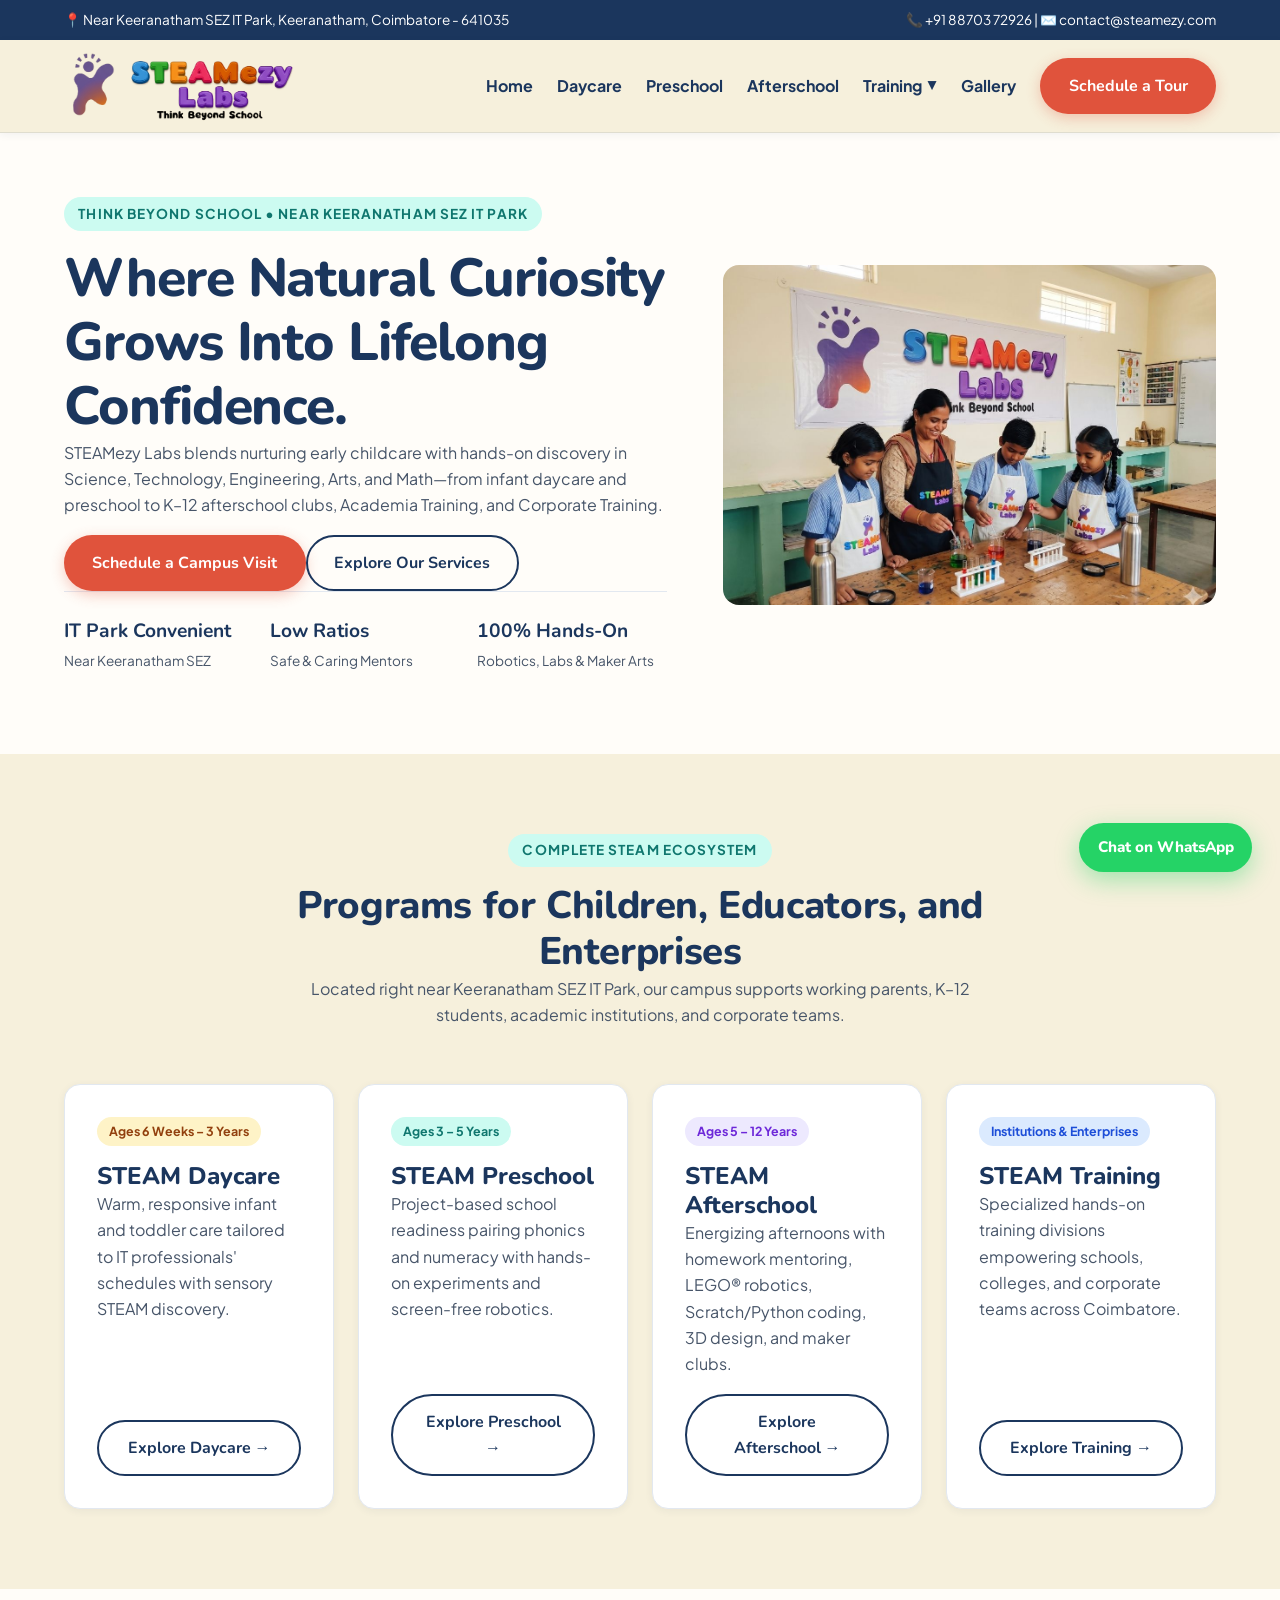
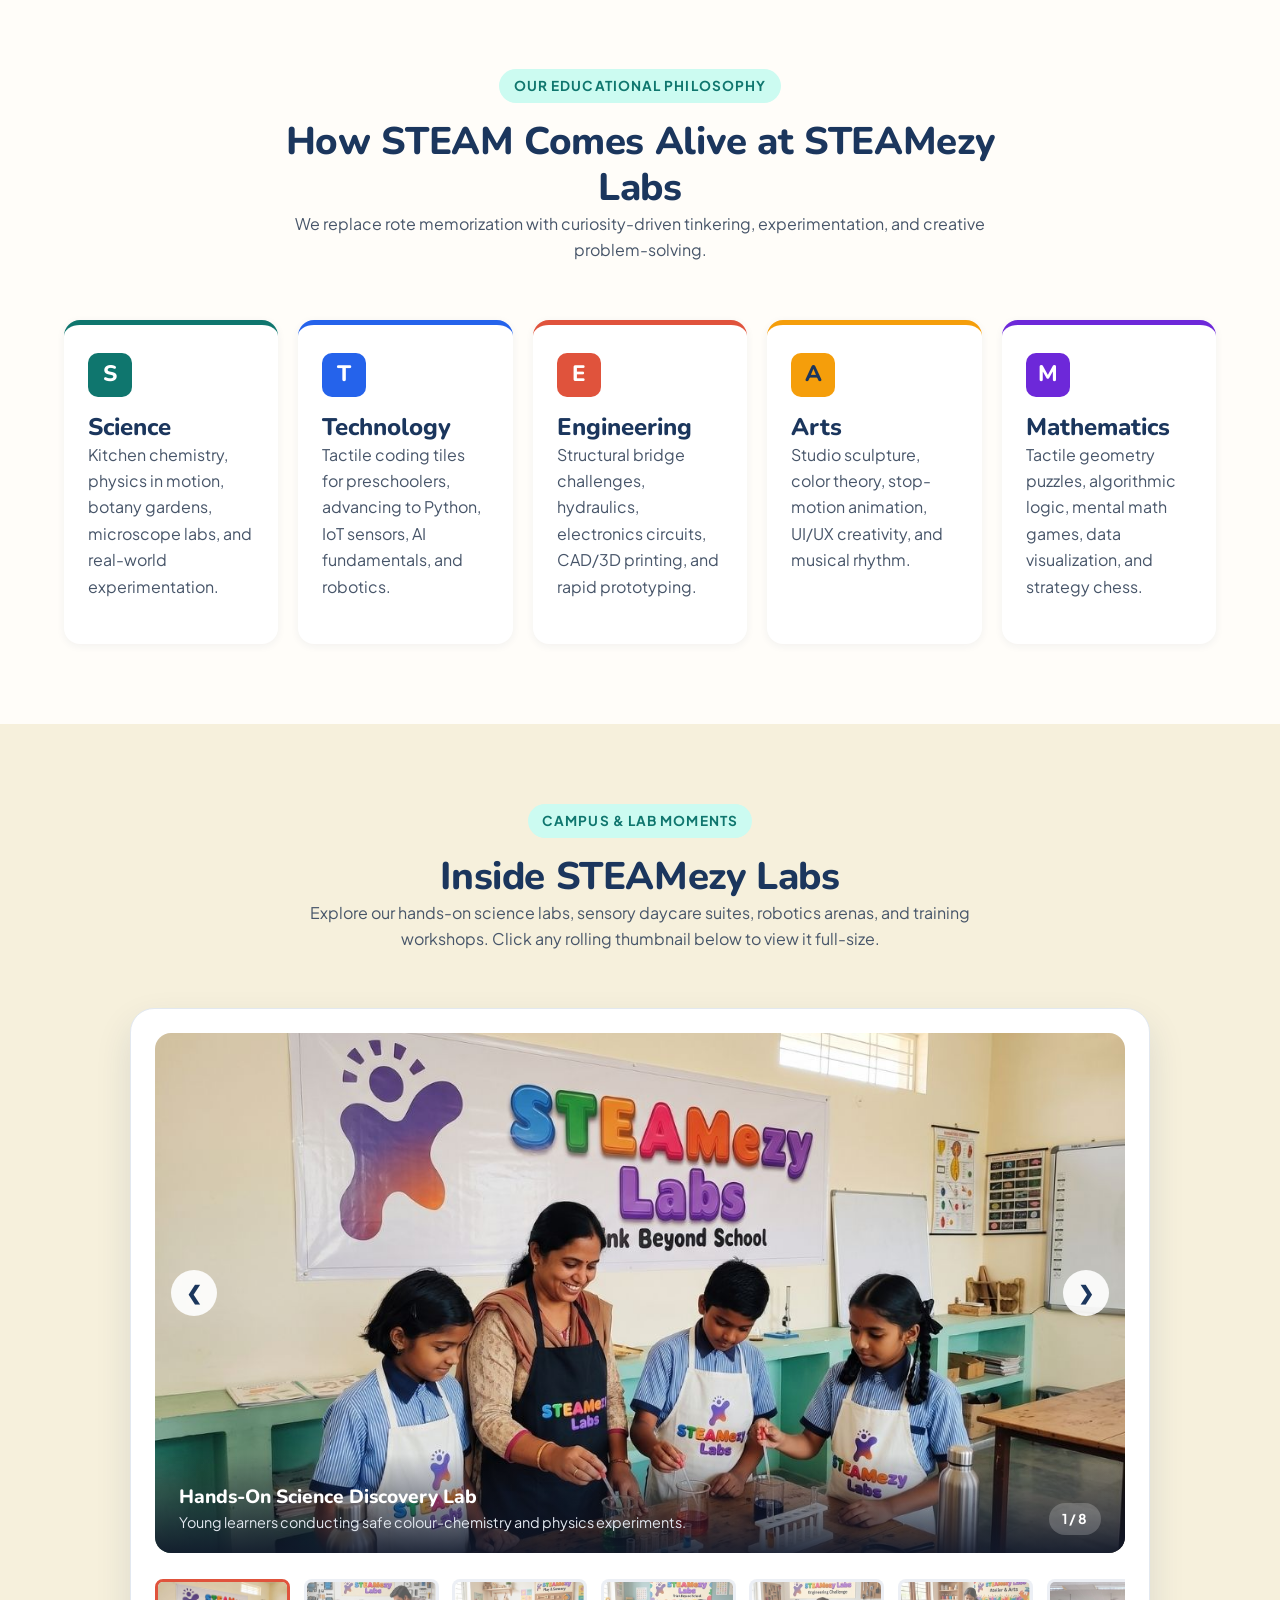
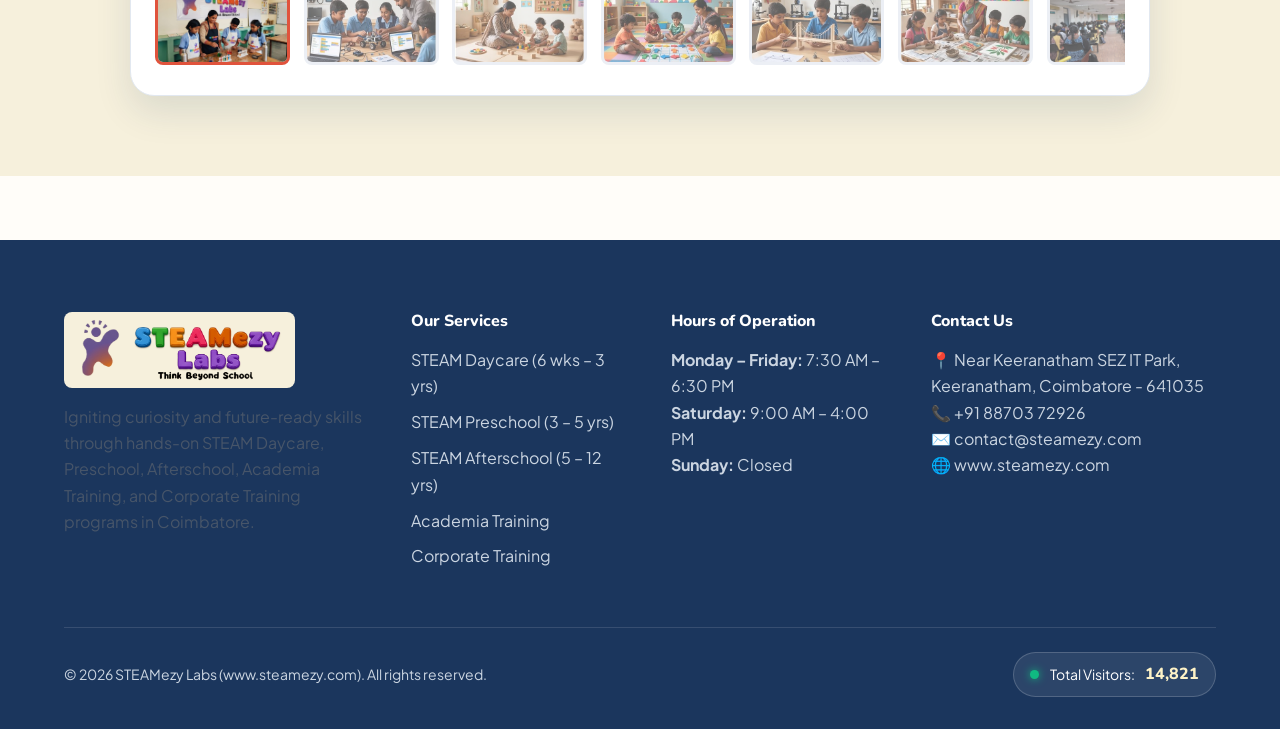
==== commit 87594915: "Update index.html" ====
--- a/index.html
+++ b/index.html
@@ -7,7 +7,7 @@
   </div>
   <header class="site-header">
     <div class="container nav-container">
-      <a href="index.html" class="logo"><img src="assets/images/logo.jpg" alt="STEAMezy Labs" class="logo-img"></a>
+      <a href="index.html" class="logo"><img src="assets/images/logo.png" alt="STEAMezy Labs" class="logo-img"></a>
       <button class="mobile-nav-toggle" aria-label="Toggle Menu">☰</button>
       <nav id="primary-navigation" class="nav-menu">
         <a href="index.html" class="nav-link">Home</a>
@@ -94,7 +94,7 @@
     <div class="container">
       <div class="footer-grid">
         <div>
-          <a href="index.html"><img src="assets/images/logo.jpg" alt="STEAMezy Labs" class="footer-logo-img"></a>
+          <a href="index.html"><img src="assets/images/logo.png" alt="STEAMezy Labs" class="footer-logo-img"></a>
           <p>Igniting curiosity and future-ready skills through hands-on STEAM Daycare, Preschool, Afterschool, Academia Training, and Corporate Training programs in Coimbatore.</p>
         </div>
         <div>
@@ -138,4 +138,4 @@
   <a href="https://wa.me/918870372926" id="whatsapp-float-btn" class="whatsapp-float" target="_blank" rel="noopener noreferrer">Chat on WhatsApp</a>
   <script src="assets/js/main.js"></script>
 </body>
-</html>+</html>
